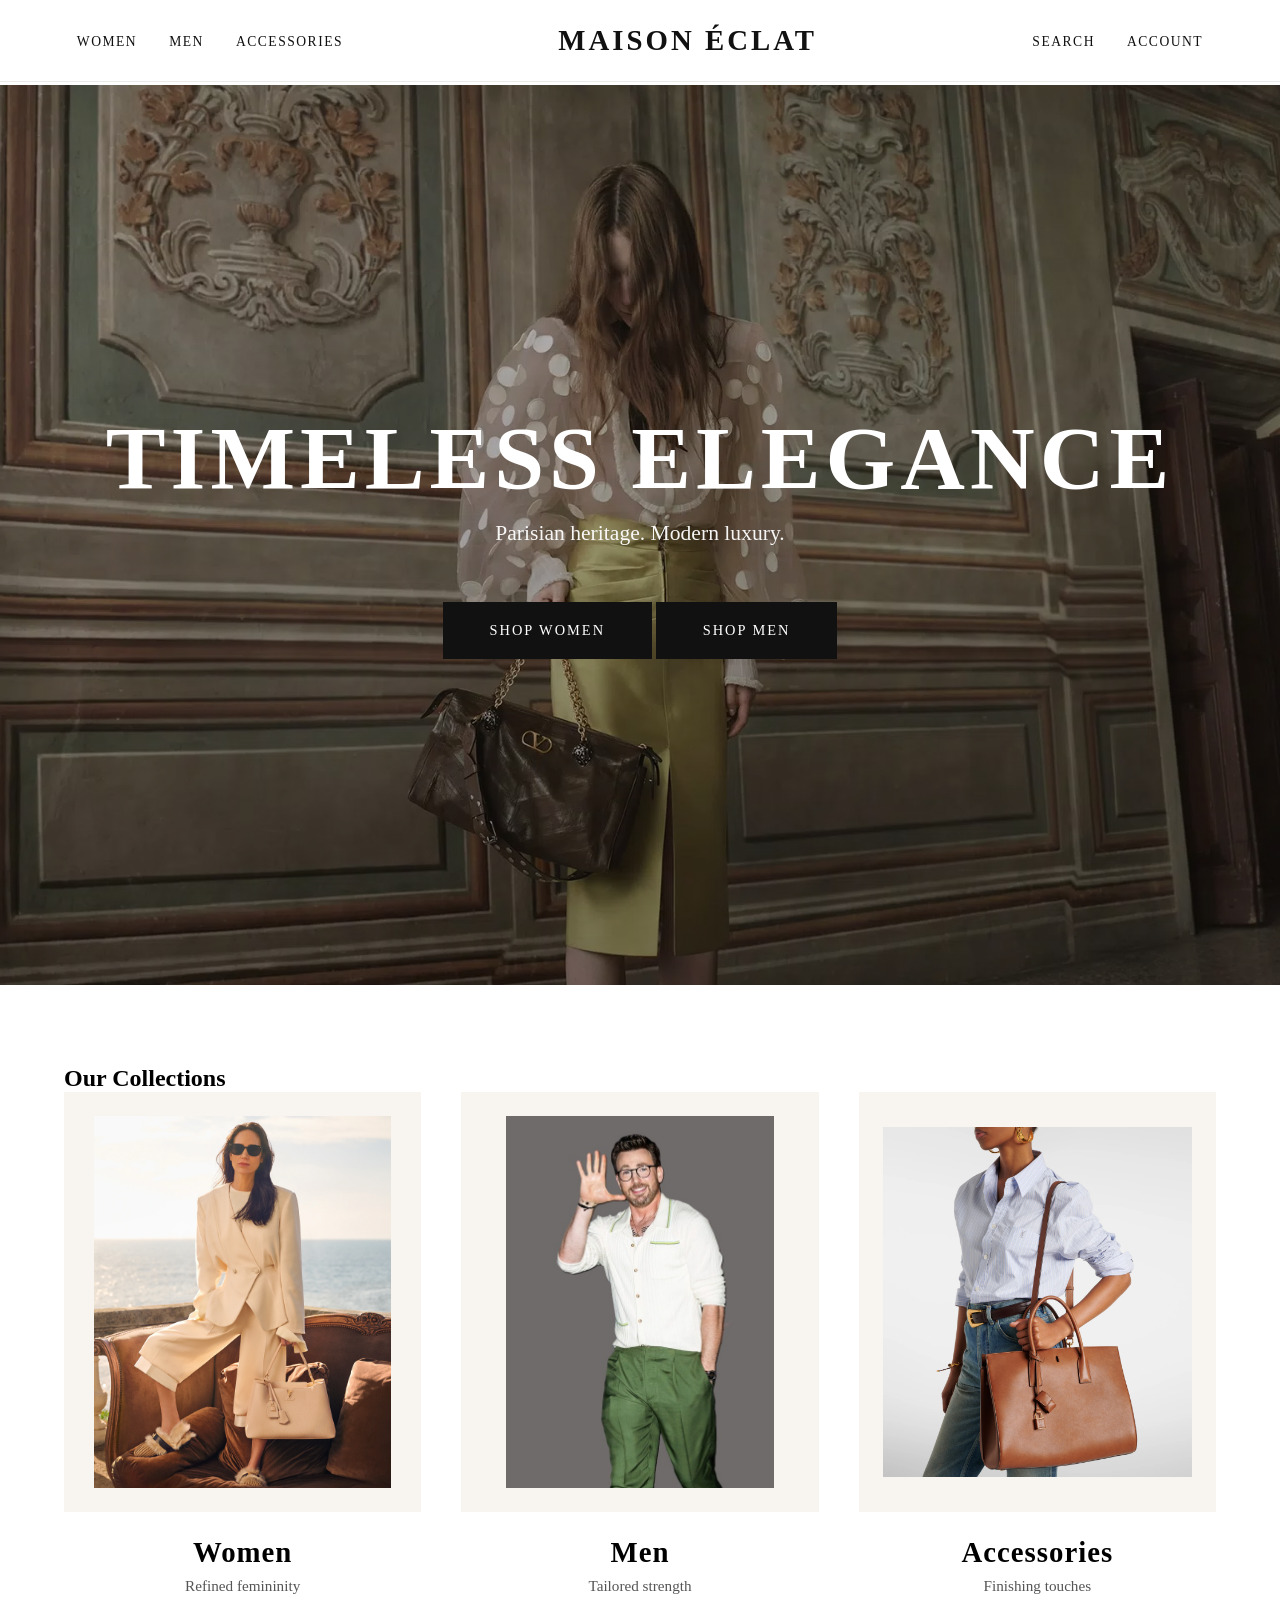
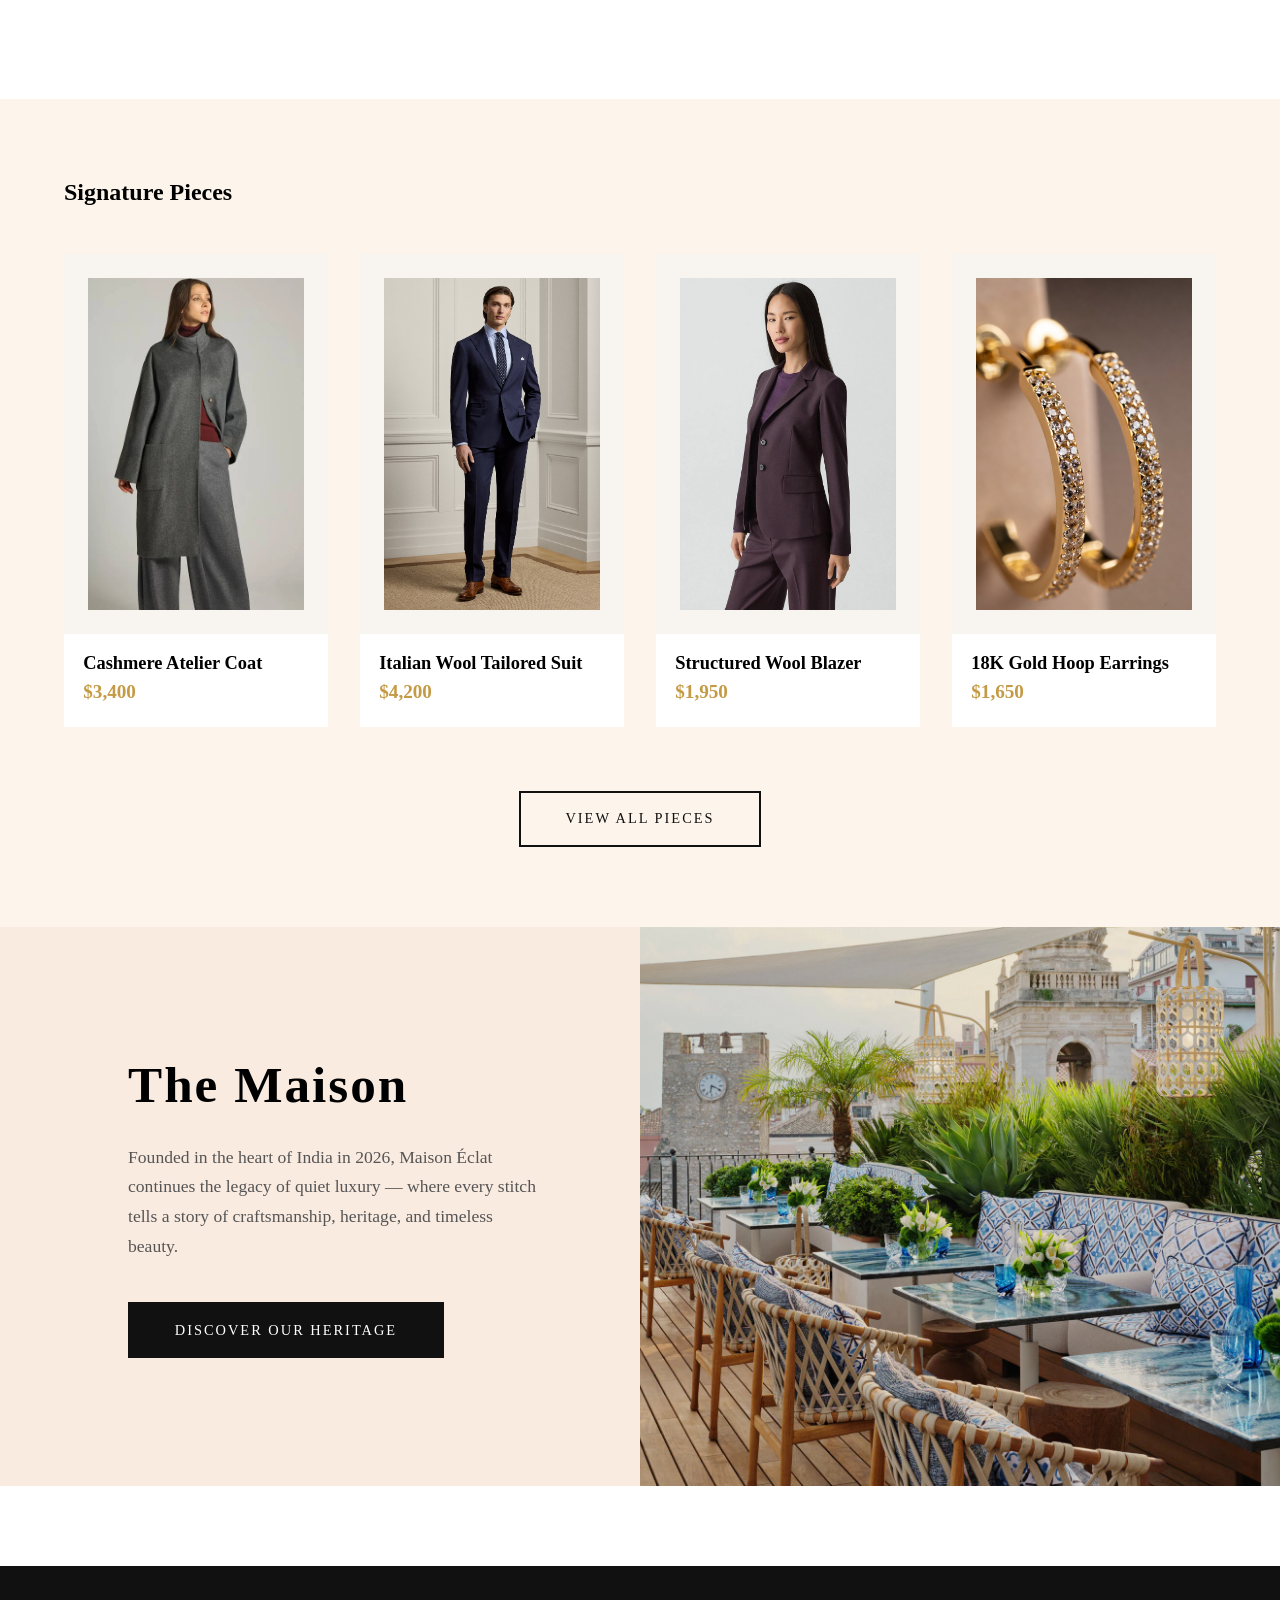
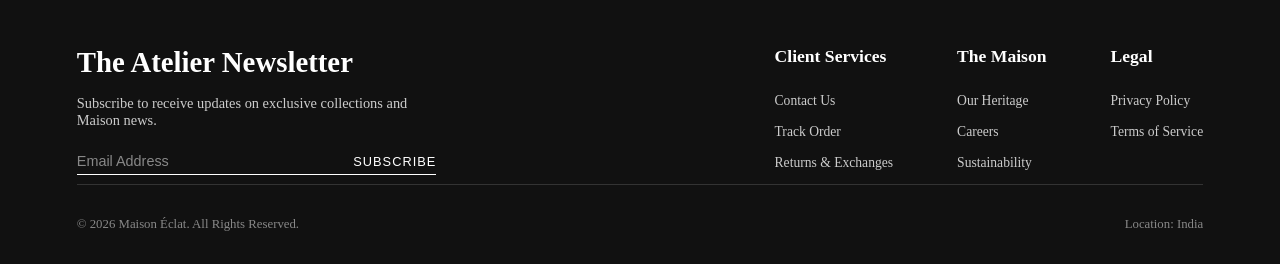
==== index.html @ 69bf095f "pushing complete code Pushing the complete code to github." ====
<!DOCTYPE html>
<html lang="en">
<head>
    <meta charset="UTF-8">
    <meta name="viewport" content="width=device-width, initial-scale=1.0">
    <title>Maison Éclat | Timeless Luxury</title>
    <link rel="stylesheet" href="css/all-main.css">
    <link rel="stylesheet" href="css/index.css">
    <link rel="icon" href="images/logo/logo.png" type="image/png">
</head>
<body>
    <!-- GLOBAL HEADER (already styled in all-main.css) -->
    <header class="global-header">
        <div class="header-left">
            <nav class="main-nav">
                <ul class="nav-list">
                    <li><a href="women.html">Women</a></li>
                    <li><a href="men.html">Men</a></li>
                    <li><a href="accessories.html">Accessories</a></li>
                </ul>
            </nav>
        </div>

        <div class="header-center">
            <a href="index.html" class="brand-logo">MAISON ÉCLAT</a>
        </div>

        <div class="header-right">
            <ul class="utility-nav">
                <li><a href="404.html">Search</a></li>
                <li><a href="login.html">Account</a></li>
            </ul>
        </div>
    </header>

    <!-- Global Main -->
    <main class="main-content home-main">
        <!-- HERO SECTION -->
        <section class="hero-section">
            <div class="hero-media">
                <img src="images/index/img1.webp">
            </div>
            <div class="hero-overlay">
                <h1 class="hero-title">Timeless Elegance</h1>
                <p class="hero-subtitle">Parisian heritage. Modern luxury.</p>
                <div class="hero-cta">
                    <a href="women.html" class="btn-primary">Shop Women</a>
                    <a href="men.html" class="btn-primary">Shop Men</a>
                </div>
            </div>
        </section>

        <!-- COLLECTIONS TEASER -->
        <section class="collections-section">
            <h2 class="section-title">Our Collections</h2>
            <div class="collections-grid">
                <a href="women.html" class="collection-card">
                    <figure>
                        <img src="images/index/img2.webp">
                    </figure>
                    <div class="card-content">
                        <h3>Women</h3>
                        <p>Refined femininity</p>
                    </div>
                </a>
                <a href="men.html" class="collection-card">
                    <figure>
                        <img src="images/index/img3.jpeg">
                    </figure>
                    <div class="card-content">
                        <h3>Men</h3>
                        <p>Tailored strength</p>
                    </div>
                </a>
                <a href="accessories.html" class="collection-card">
                    <figure>
                        <img src="images/index/img4.webp">
                    </figure>
                    <div class="card-content">
                        <h3>Accessories</h3>
                        <p>Finishing touches</p>
                    </div>
                </a>
            </div>
        </section>

        <!-- SIGNATURE PIECES (New Arrivals) -->
        <section class="signature-section">
            <h2 class="section-title">Signature Pieces</h2>
            <div class="product-grid home-grid">
                <!-- You can change images/prices later -->
                <article class="product-card">
                    <figure class="product-image">
                        <img src="images/index/img5.webp">
                    </figure>
                    <h3>Cashmere Atelier Coat</h3>
                    <p class="product-price">$3,400</p>
                </article>
                <article class="product-card">
                    <figure class="product-image">
                        <img src="images/index/img6.avif">
                    </figure>
                    <h3>Italian Wool Tailored Suit</h3>
                    <p class="product-price">$4,200</p>
                </article>
                <article class="product-card">
                    <figure class="product-image">
                        <img src="images/index/img7.webp">
                    </figure>
                    <h3>Structured Wool Blazer</h3>
                    <p class="product-price">$1,950</p>
                </article>
                <article class="product-card">
                    <figure class="product-image">
                        <img src="images/index/img8.jpg">
                    </figure>
                    <h3>18K Gold Hoop Earrings</h3>
                    <p class="product-price">$1,650</p>
                </article>
            </div>
            <div class="center-btn">
                <a href="404.html" class="btn-secondary">View All Pieces</a>
            </div>
        </section>

        <!-- OUR STORY TEASER -->
        <section class="story-section">
            <div class="story-content">
                <h2>The Maison</h2>
                <p>Founded in the heart of India in 2026, Maison Éclat continues the legacy of quiet luxury — where every stitch tells a story of craftsmanship, heritage, and timeless beauty.</p>
                <a href="about.html" class="btn-primary">Discover Our Heritage</a>
            </div>
            <figure class="story-image">
                <img src="images/index/img9.webp">
            </figure>
        </section>

    </main>

    <!-- GLOBAL FOOTER (already styled in all-main.css) -->
    <footer class="global-footer">
        <div class="footer-top">
            <div class="footer-newsletter">
                <h3 class="footer-title">The Atelier Newsletter</h3>
                <p>Subscribe to receive updates on exclusive collections and Maison news.</p>
                <div class="subscribe-form">
                    <input type="email" placeholder="Email Address" class="newsletter-input">
                    <button class="btn-subscribe">Subscribe</button>
                </div>
            </div>

            <div class="footer-links-wrapper">
                <div class="footer-col">
                    <h4 class="footer-heading">Client Services</h4>
                    <ul>
                        <li><a href="contact.html">Contact Us</a></li>
                        <li><a href="404.html">Track Order</a></li>
                        <li><a href="404.html">Returns & Exchanges</a></li>
                    </ul>
                </div>
                <div class="footer-col">
                    <h4 class="footer-heading">The Maison</h4>
                    <ul>
                        <li><a href="about.html">Our Heritage</a></li>
                        <li><a href="404.html">Careers</a></li>
                        <li><a href="404.html">Sustainability</a></li>
                    </ul>
                </div>
                <div class="footer-col">
                    <h4 class="footer-heading">Legal</h4>
                    <ul>
                        <li><a href="404.html">Privacy Policy</a></li>
                        <li><a href="404.html">Terms of Service</a></li>
                    </ul>
                </div>
            </div>
        </div>

        <div class="footer-bottom">
            <p>&copy; 2026 Maison Éclat. All Rights Reserved.</p>
            <p>Location: India</p>
        </div>
    </footer>
</html>
---- css/all-main.css ----
* {
    margin: 0;
    padding: 0;
    box-sizing: border-box;
}

/* DESIGN SYSTEM */
:root {
    --clr-black: #111111;
    --clr-white: #ffffff;
    --clr-bg-cream: #fdf5ec;
    --clr-bg-peach: #faebe1;
    --clr-frame-beige: #e5cd9e;
    --clr-frame-grey: #f8f5f0;
    --clr-accent-gold: #c49a45;
    --clr-text-grey: #555555;

    --font-heading: 'Playfair Display', serif;
    --font-body: 'Lato', sans-serif;
    --spacing-sm: 1rem;
    --spacing-md: 2.5rem;
    --spacing-lg: 5rem;
}

/* =========================================
   GLOBAL HEADER - NOW FULL WIDTH
   ========================================= */

a {
    text-decoration: none;
    color: black;
}

.global-header {
    position: fixed;
    top: 0;
    left: 0;
    width: 100%;
    display: flex;
    justify-content: space-between;
    align-items: center;
    padding: 1.5rem 6%;
    background: var(--clr-white);
    border-bottom: 1px solid #eaeaea;
    z-index: 9999;
}

.nav-list, .utility-nav {
    display: flex;
    list-style: none;
    gap: 2rem;
}

.nav-list a, .utility-nav a {
    text-decoration: none;
    color: var(--clr-black);
    font-size: 0.85rem;
    text-transform: uppercase;
    letter-spacing: 1.5px;
    transition: color 0.3s ease;
}

.nav-list a:hover, .utility-nav a:hover {
    color: #666;
}

.brand-logo {
    text-decoration: none;
    color: var(--clr-black);
    font-family: var(--font-heading);
    font-size: 1.8rem;
    letter-spacing: 3px;
    font-weight: 600;
}

/* =========================================
   GLOBAL FOOTER
   ========================================= */
.global-footer {
    background: var(--clr-black);
    color: var(--clr-white);
    padding: 5rem 6% 2rem;
    margin-top: 5rem;
}

.footer-top {
    max-width: 1280px;
    margin: 0 auto;
    display: flex;
    justify-content: space-between;
    flex-wrap: wrap;
    gap: 3rem;
}

.footer-newsletter {
    flex: 1;
    min-width: 300px;
}

.footer-title {
    font-family: var(--font-heading);
    font-size: 1.8rem;
    margin-bottom: 1rem;
}

.footer-newsletter p {
    color: #ccc;
    font-size: 0.9rem;
    margin-bottom: 1.5rem;
}

.subscribe-form {
    display: flex;
    border-bottom: 1px solid var(--clr-white);
    padding-bottom: 5px;
    max-width: 400px;
}

.newsletter-input {
    flex: 1;
    background: transparent;
    border: none;
    color: var(--clr-white);
    font-size: 0.9rem;
    outline: none;
}

.newsletter-input::placeholder { color: #888; }

.btn-subscribe {
    background: transparent;
    border: none;
    color: var(--clr-white);
    text-transform: uppercase;
    letter-spacing: 1px;
    font-size: 0.8rem;
    cursor: pointer;
}

.footer-links-wrapper {
    display: flex;
    gap: 4rem;
    flex: 2;
    justify-content: flex-end;
}

.footer-heading {
    font-family: var(--font-heading);
    font-size: 1.1rem;
    margin-bottom: 1.5rem;
}

.footer-col ul {
    list-style: none;
}

.footer-col li {
    margin-bottom: 0.8rem;
}

.footer-col a {
    color: #ccc;
    text-decoration: none;
    font-size: 0.85rem;
}

.footer-col a:hover {
    color: var(--clr-white);
}

.footer-bottom {
    max-width: 1280px;
    margin: 0 auto;
    border-top: 1px solid #333;
    padding-top: 2rem;
    display: flex;
    justify-content: space-between;
    font-size: 0.8rem;
    color: #888;
}

/* =========================================
   RESPONSIVE
   ========================================= */
@media (max-width: 992px) {
    .global-header { padding: 1.3rem 5%; }
}

@media (max-width: 768px) {
    .global-header {
        flex-direction: column;
        gap: 1rem;
        padding: 1rem 5%;
    }
    .nav-list, .utility-nav { gap: 1.8rem; justify-content: center; }
    .footer-top {
        flex-direction: column;
        align-items: center;
        text-align: center;
    }
    .footer-links-wrapper { justify-content: center; gap: 3rem; }
}

@media (max-width: 576px) {
    .global-header { padding: 0.9rem 4%; }
    .brand-logo { font-size: 1.65rem; }
    .nav-list, .utility-nav { gap: 1.2rem; }
}
---- css/index.css ----
.home-main {
    margin-top: 85px; /* space for fixed header */
}

/* =========================================
   HERO SECTION
   ========================================= */
.hero-section {
    position: relative;
    height: 100vh;
    min-height: 700px;
    overflow: hidden;
}

.hero-media {
    width: 100%;
    height: 100%;
}

.hero-media img {
    width: 100%;
    height: 100%;
    object-fit: cover;
    display: block;
}

.hero-overlay {
    position: absolute;
    inset: 0;
    display: flex;
    flex-direction: column;
    align-items: center;
    justify-content: center;
    text-align: center;
    color: var(--clr-white);
    background: linear-gradient(rgba(0,0,0,0.25), rgba(0,0,0,0.45));
    padding: 2rem;
    z-index: 2;
}

.hero-title {
    font-family: var(--font-heading);
    font-size: clamp(3.2rem, 7vw, 5.8rem);
    font-weight: 700;
    letter-spacing: 5px;
    text-transform: uppercase;
    margin-bottom: 1rem;
    line-height: 1.05;
}

.hero-subtitle {
    font-size: 1.35rem;
    max-width: 620px;
    margin-bottom: 3.5rem;
    opacity: 0.95;
    font-weight: 300;
}

/* Buttons */
.btn-primary {
    display: inline-block;
    padding: 1.1rem 2.8rem;
    background-color: var(--clr-black);
    color: var(--clr-white);
    font-size: 0.9rem;
    text-transform: uppercase;
    letter-spacing: 2px;
    border: 2px solid var(--clr-black);
    transition: all 0.4s ease;
}

.btn-primary:hover {
    background-color: var(--clr-white);
    color: var(--clr-black);
}

.btn-secondary {
    display: inline-block;
    padding: 1.1rem 2.8rem;
    background-color: transparent;
    color: var(--clr-black);
    font-size: 0.9rem;
    text-transform: uppercase;
    letter-spacing: 2px;
    border: 2px solid var(--clr-black);
    transition: all 0.4s ease;
}

.btn-secondary:hover {
    background-color: var(--clr-black);
    color: var(--clr-white);
}

/* =========================================
   COLLECTIONS TEASER
   ========================================= */
.collections-section {
    padding: var(--spacing-lg) 5%;
    background-color: var(--clr-white);
}

.collections-grid {
    display: grid;
    grid-template-columns: repeat(auto-fit, minmax(320px, 1fr));
    gap: 2.5rem;
}

.collection-card {
    text-decoration: none;
    color: inherit;
    transition: transform 0.4s ease;
}

.collection-card:hover {
    transform: translateY(-12px);
}

.collection-card figure {
    margin: 0;
    background-color: var(--clr-frame-grey);
    padding: 1.5rem;
    height: 420px;
    overflow: hidden;
}

.collection-card img {
    width: 100%;
    height: 100%;
    object-fit:scale-down;
    transition: transform 0.6s ease;
}

.collection-card:hover img {
    transform: scale(1.05);
}

.card-content {
    text-align: center;
    padding: 1.5rem 0;
}

.card-content h3 {
    font-family: var(--font-heading);
    font-size: 1.8rem;
    margin-bottom: 0.5rem;
    letter-spacing: 1px;
}

.card-content p {
    color: var(--clr-text-grey);
    font-size: 0.95rem;
}

/* =========================================
   SIGNATURE PIECES (Product Grid)
   ========================================= */
.signature-section {
    padding: var(--spacing-lg) 5%;
    background-color: var(--clr-bg-cream);
}

.signature-section .section-title {
    margin-bottom: 3rem;
}

.home-grid {
    display: grid;
    grid-template-columns: repeat(auto-fit, minmax(260px, 1fr));
    gap: 2rem;
}

.product-card {
    background: white;
    padding-bottom: 1.5rem;
    transition: box-shadow 0.4s ease;
}

.product-card:hover {
    box-shadow: 0 20px 40px rgba(0,0,0,0.08);
}

.product-image {
    background-color: var(--clr-frame-grey);
    padding: 1.5rem;
    height: 380px;
    margin-bottom: 1.2rem;
}

.product-image img {
    width: 100%;
    height: 100%;
    object-fit: cover;
}

.product-card h3 {
    font-size: 1.15rem;
    margin-bottom: 0.4rem;
    padding: 0 1.2rem;
}

.product-price {
    color: var(--clr-accent-gold);
    font-weight: bold;
    font-size: 1.2rem;
    padding: 0 1.2rem;
}

.center-btn {
    text-align: center;
    margin-top: 4rem;
}

/* =========================================
   OUR STORY SECTION
   ========================================= */
.story-section {
    display: grid;
    grid-template-columns: 1fr 1fr;
    gap: 0;
    background-color: var(--clr-bg-peach);
    align-items: center;
}

.story-content {
    padding: 8rem 6rem 8rem 8rem;
}

.story-content h2 {
    font-family: var(--font-heading);
    font-size: 3.2rem;
    margin-bottom: 1.8rem;
    letter-spacing: 2px;
}

.story-content p {
    font-size: 1.1rem;
    line-height: 1.7;
    color: var(--clr-text-grey);
    max-width: 520px;
    margin-bottom: 2.5rem;
}

.story-image {
    height: 100%;
    overflow: hidden;
}

.story-image img {
    width: 100%;
    height: 100%;
    object-fit: cover;
}

/* =========================================
   RESPONSIVE MEDIA QUERIES
   ========================================= */

@media (max-width: 1200px) {
    .story-content { padding: 6rem 4rem 6rem 6rem; }
}

@media (max-width: 992px) {
    .story-section {
        grid-template-columns: 1fr;
    }
    .story-content {
        padding: 6rem 5%;
        text-align: center;
    }
    .story-image img {
        height: 420px;
    }
}

@media (max-width: 768px) {
    .hero-overlay {
        padding: 1.5rem;
    }
    .hero-title { font-size: 3.4rem; }
    .hero-subtitle { font-size: 1.2rem; }

    .collections-grid {
        grid-template-columns: repeat(auto-fit, minmax(280px, 1fr));
        gap: 2rem;
    }

    .signature-section .product-image {
        height: 340px;
    }
}

@media (max-width: 576px) {
    .hero-title { font-size: 2.9rem; }
    .story-content { padding: 4rem 5%; }
    .story-image img { height: 360px; }
}
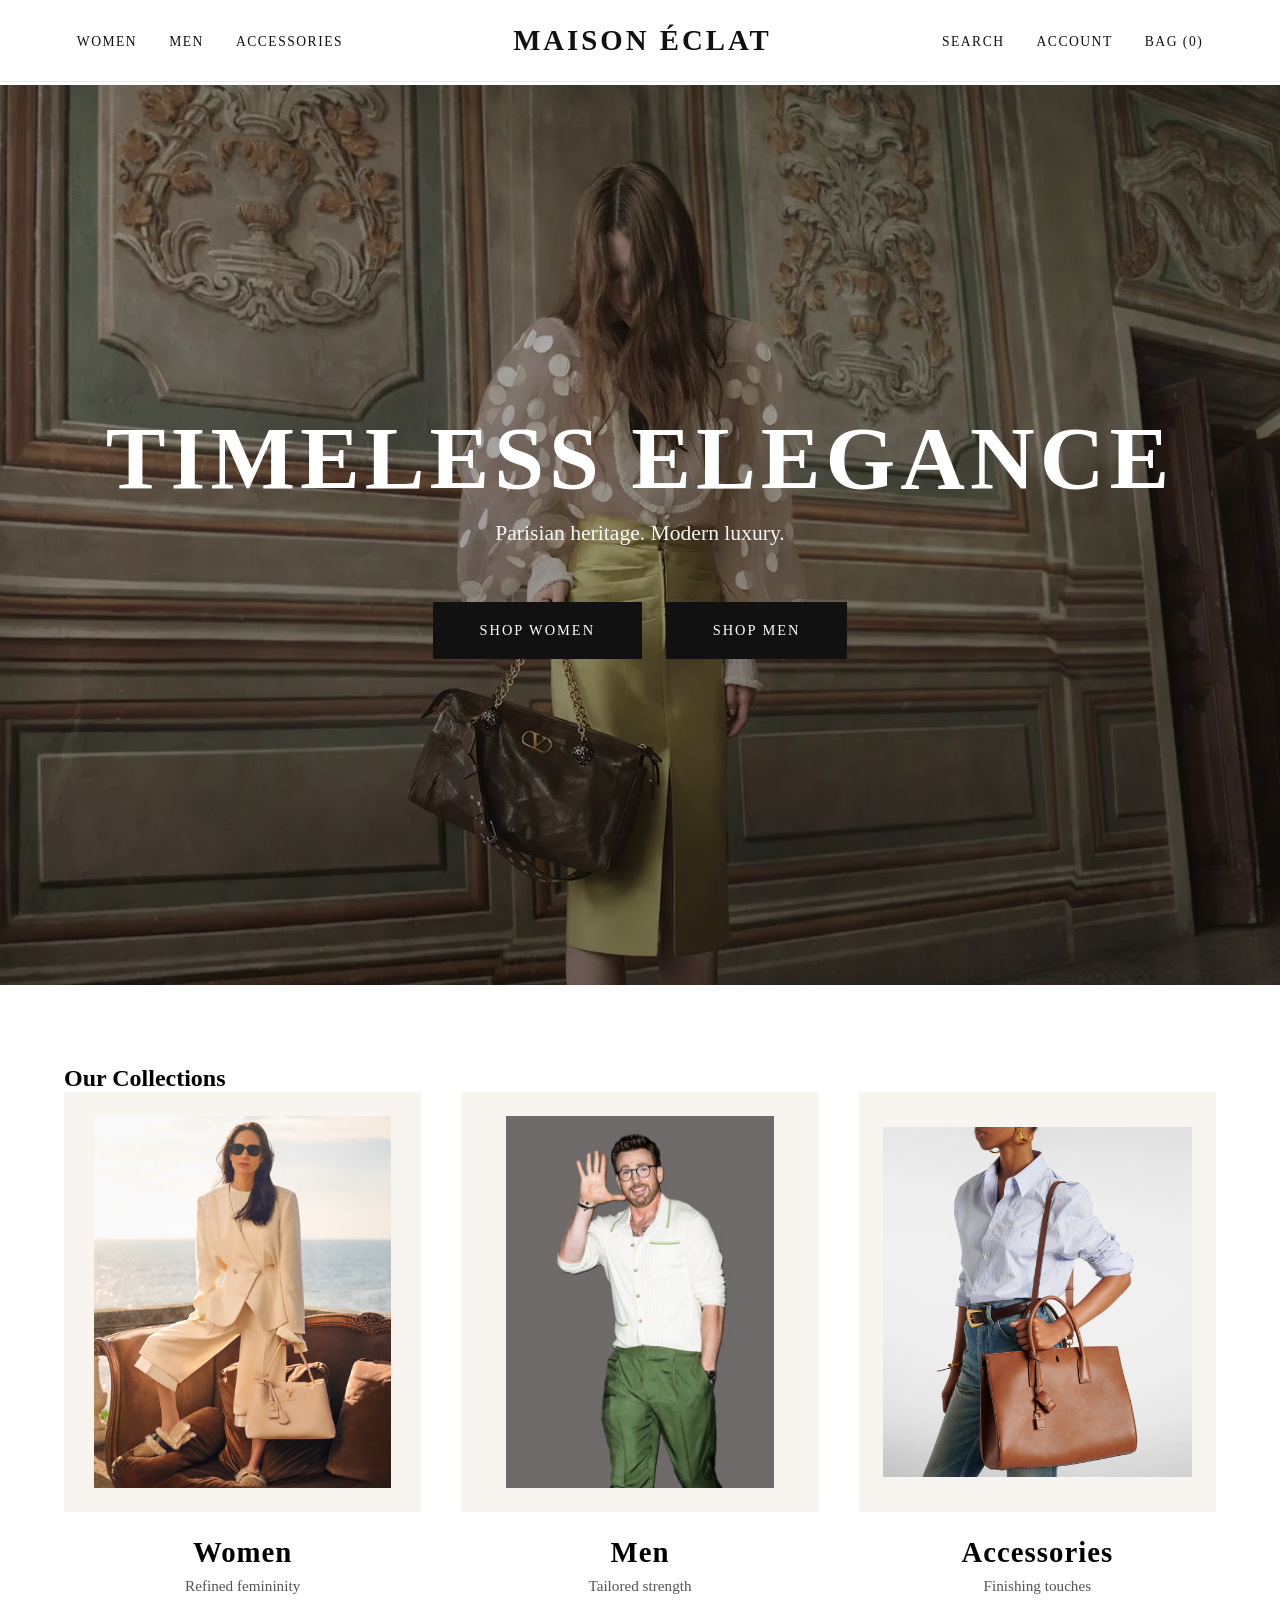
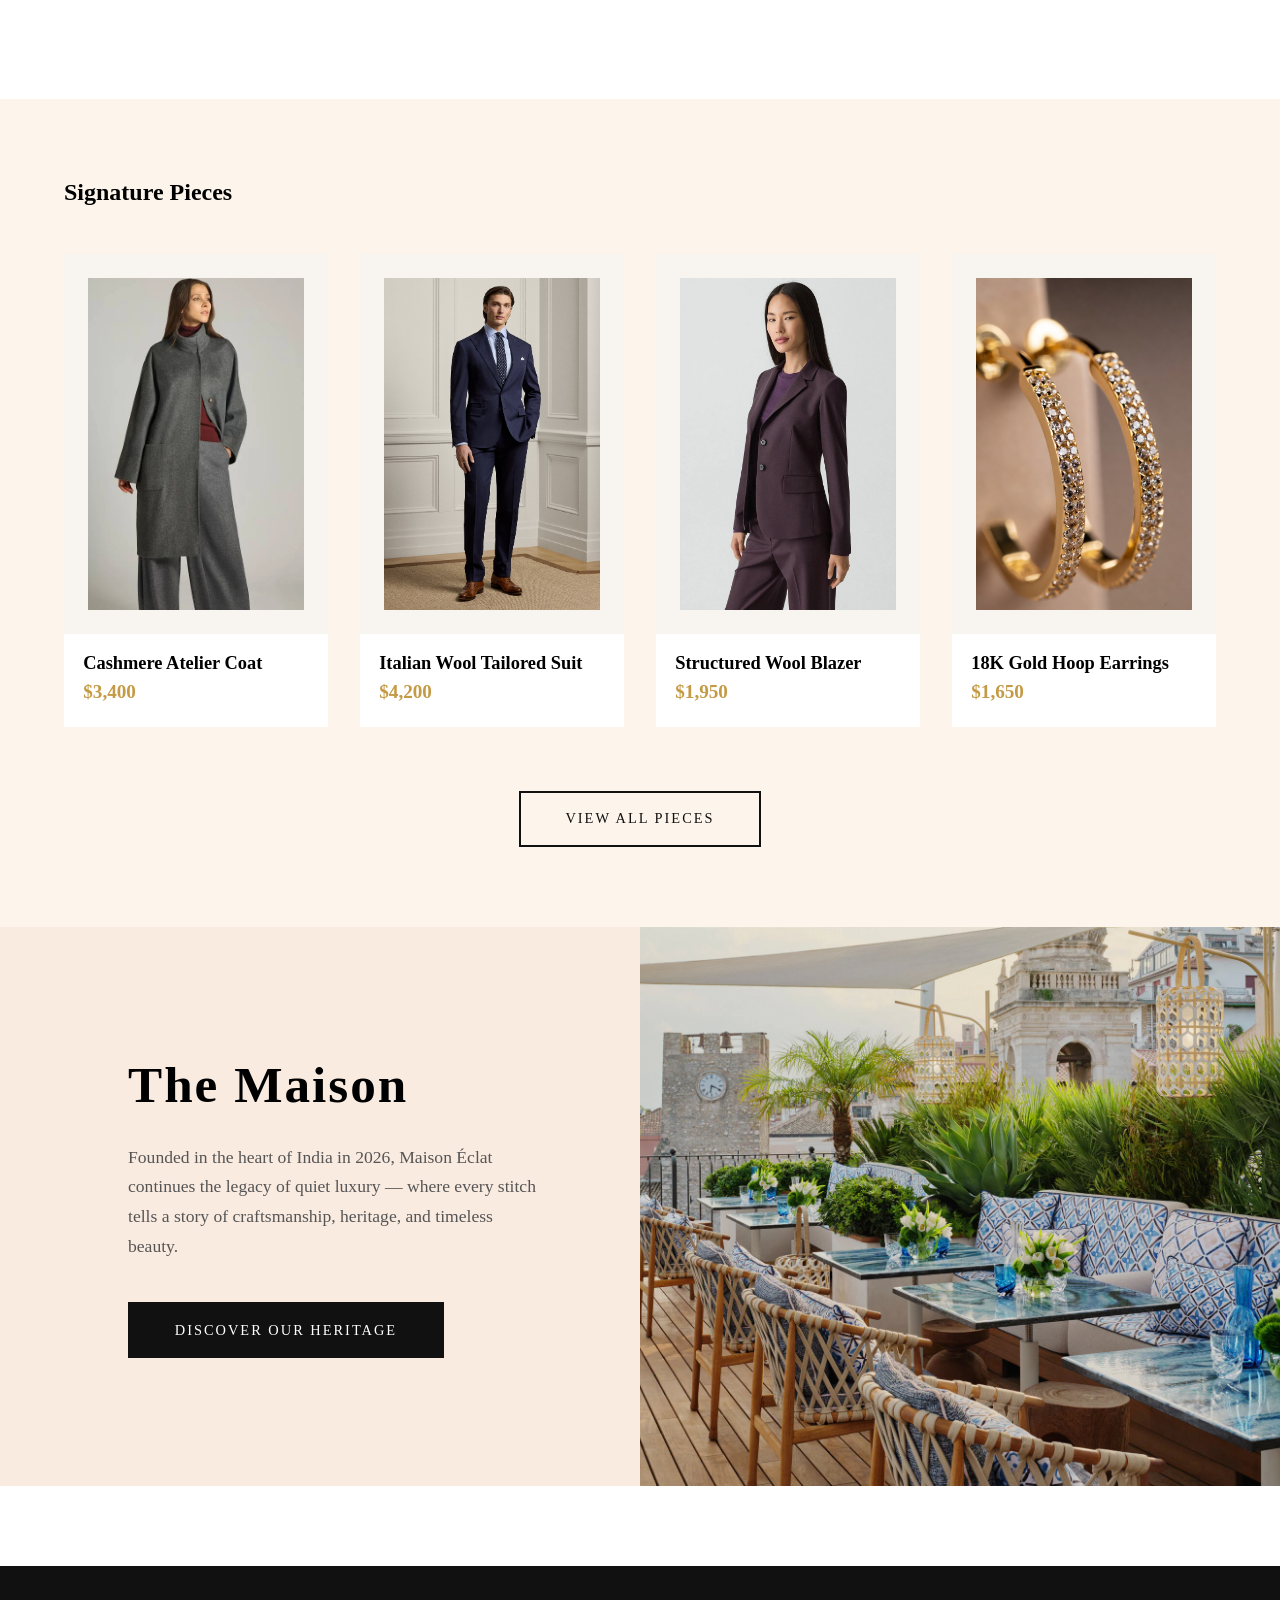
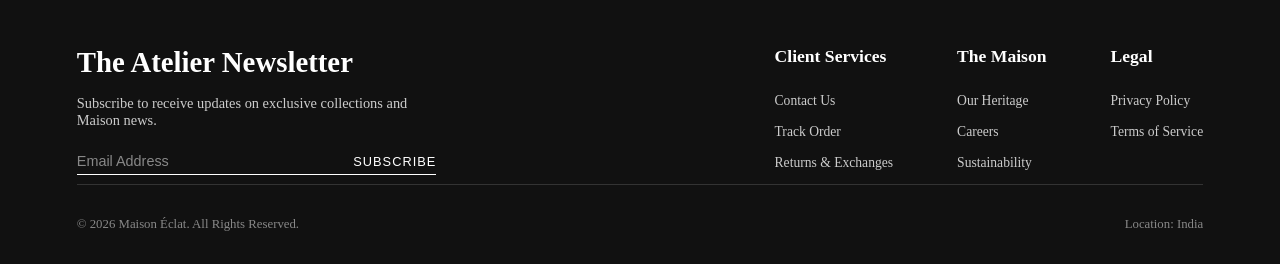
==== commit e657cfe2: "final comit" ====
--- a/index.html
+++ b/index.html
@@ -9,7 +9,15 @@
     <link rel="icon" href="images/logo/logo.png" type="image/png">
 </head>
 <body>
-    <!-- GLOBAL HEADER (already styled in all-main.css) -->
+
+    <div id="screen-warning">
+        <div class="warning-content">
+            <h2>Maison Éclat</h2>
+            <p>To experience our collections fully, please rotate your device to landscape mode or use a larger screen.</p>
+        </div>
+    </div>
+
+    <!-- GLOBAL HEADER -->
     <header class="global-header">
         <div class="header-left">
             <nav class="main-nav">
@@ -28,7 +36,8 @@
         <div class="header-right">
             <ul class="utility-nav">
                 <li><a href="404.html">Search</a></li>
-                <li><a href="login.html">Account</a></li>
+                <li><a href="login.html" id="account-link">Account</a></li>
+                <li><a href="cart.html" id="cart-counter">Bag (0)</a></li>
             </ul>
         </div>
     </header>
@@ -181,4 +190,5 @@
             <p>Location: India</p>
         </div>
     </footer>
+    <script src="js/main.js"></script>
 </html>
--- a/css/all-main.css
+++ b/css/all-main.css
@@ -180,29 +180,135 @@
 }
 
 /* =========================================
+   ULTRA-SMALL SCREEN WARNING (Hidden by Default)
+   ========================================= */
+#screen-warning {
+    display: none; /* Invisible on standard phones, tablets, and desktops */
+    position: fixed;
+    top: 0;
+    left: 0;
+    width: 100vw;
+    height: 100vh;
+    background-color: var(--clr-black);
+    color: var(--clr-white);
+    z-index: 10000; /* Guarantees it sits on top of the navbar and everything else */
+    text-align: center;
+    padding: 2rem;
+}
+
+.warning-content {
+    display: flex;
+    flex-direction: column;
+    align-items: center;
+    justify-content: center;
+    height: 100%;
+}
+
+.warning-content h2 {
+    font-family: var(--font-heading);
+    font-size: 2rem;
+    margin-bottom: 1rem;
+    letter-spacing: 3px;
+    text-transform: uppercase;
+}
+
+.warning-content p {
+    font-family: var(--font-body);
+    font-size: 0.9rem;
+    line-height: 1.6;
+    color: #cccccc;
+    max-width: 250px;
+}
+
+/* =========================================
    RESPONSIVE
    ========================================= */
 @media (max-width: 992px) {
     .global-header { padding: 1.3rem 5%; }
+    .main-content {
+        margin-top: 7% !important;
+    }
+
+}
+
+@media (max-width: 960px) {
+    /* Tighten the global header padding and navigation gaps */
+    .global-header { padding: 1.2rem 3%; }
+    .nav-list, .utility-nav { gap: 1.2rem; }
+
+    /* Slightly reduce the logo size */
+    .brand-logo { font-size: 1.6rem; }
+
+    /* Bring footer columns closer together */
+    .footer-links-wrapper { gap: 2rem; }
 }
 
 @media (max-width: 768px) {
+    /* Tablet & Large Phone Adjustments */
     .global-header {
         flex-direction: column;
-        gap: 1rem;
-        padding: 1rem 5%;
-    }
-    .nav-list, .utility-nav { gap: 1.8rem; justify-content: center; }
+        gap: 1.5rem;
+        padding: 1.5rem 5%;
+        /* Add some extra space so the content below doesn't get hidden behind the fixed header */
+        position: relative;
+    }
+
+    .main-content {
+        margin-top: 0 !important;
+    }
+    .nav-list, .utility-nav { gap: 1.5rem; justify-content: center; }
+
     .footer-top {
         flex-direction: column;
         align-items: center;
         text-align: center;
     }
+
     .footer-links-wrapper { justify-content: center; gap: 3rem; }
 }
 
-@media (max-width: 576px) {
-    .global-header { padding: 0.9rem 4%; }
-    .brand-logo { font-size: 1.65rem; }
-    .nav-list, .utility-nav { gap: 1.2rem; }
-}
+/* --- THE "SMALL PHONE" FIX --- */
+@media (max-width: 480px) {
+    .global-header { padding: 1rem 4%; gap: 1rem; }
+
+    .brand-logo { font-size: 1.4rem; letter-spacing: 2px; text-align: center; }
+
+    /* Wrap links so they don't force a horizontal scrollbar */
+    .nav-list, .utility-nav {
+        gap: 1rem;
+        flex-wrap: wrap;
+        justify-content: center;
+    }
+
+    .nav-list a, .utility-nav a { font-size: 0.75rem; }
+
+    /* Stack footer columns vertically so they are readable */
+    .footer-links-wrapper { flex-direction: column; gap: 2rem; align-items: center; }
+
+    /* Fix the subscribe form overlapping issue */
+    .subscribe-form { flex-direction: column; gap: 1rem; border-bottom: none; }
+    .newsletter-input {
+        border-bottom: 1px solid var(--clr-white);
+        padding-bottom: 10px;
+        width: 100%;
+        text-align: center;
+    }
+    .btn-subscribe {
+        border: 1px solid var(--clr-white);
+        padding: 10px;
+        width: 100%;
+    }
+}
+
+/* --- THE "TINY PHONE" WARNING TRIGGER (349px) --- */
+@media (max-width: 349px) {
+    /* 1. Show the warning screen */
+    #screen-warning {
+        display: block;
+    }
+
+    /* 2. Turn off the rest of the website so it doesn't try to render underneath */
+    .global-header, .main-content, .global-footer {
+        display: none !important;
+    }
+}
--- a/css/index.css
+++ b/css/index.css
@@ -56,6 +56,13 @@
     font-weight: 300;
 }
 
+.hero-cta {
+    display: flex;
+    gap: 1.5rem; /* Creates a clean space between them on desktop */
+    justify-content: center;
+    flex-wrap: wrap; /* Allows them to wrap safely */
+}
+
 /* Buttons */
 .btn-primary {
     display: inline-block;
@@ -293,4 +300,17 @@
     .hero-title { font-size: 2.9rem; }
     .story-content { padding: 4rem 5%; }
     .story-image img { height: 360px; }
-}
+
+    /* --- THE BUTTON STACK FIX --- */
+    .hero-cta {
+        flex-direction: column; /* Stacks the buttons vertically */
+        width: 100%;
+        max-width: 280px; /* Keeps them from looking ridiculously wide */
+        margin: 0 auto;
+        gap: 1rem;
+    }
+
+    .hero-cta .btn-primary {
+        width: 100%; /* Forces both buttons to be the exact same width */
+    }
+}
